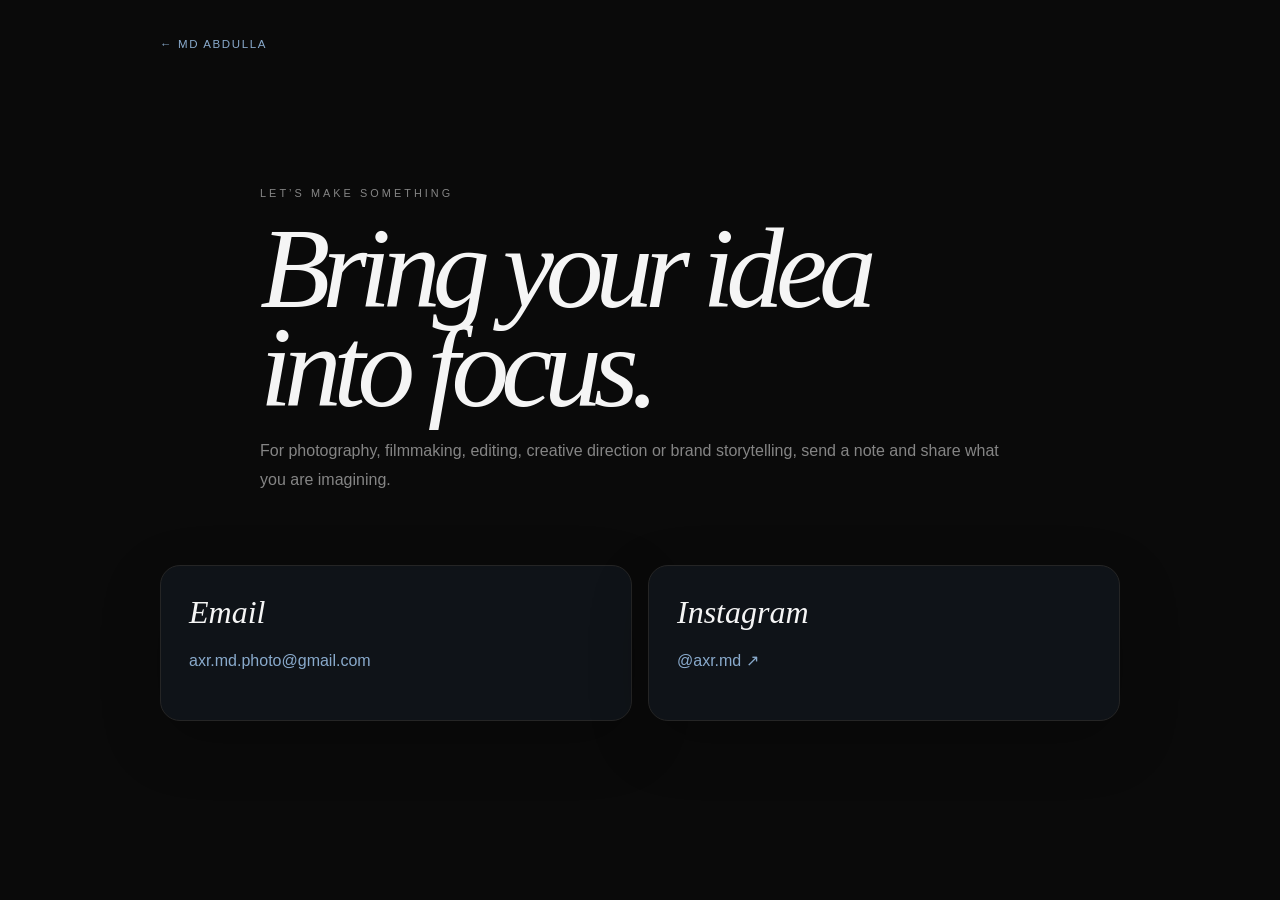
==== pages/contact.html @ f470bf04 "Organize portfolio into maintainable site structure" ====
<!doctype html>
<html lang="en">
  <head>
    <meta charset="UTF-8" />
    <meta name="viewport" content="width=device-width, initial-scale=1.0" />
    <title>Contact — MD Abdulla</title>
    <link rel="icon" href="../favicon/favicon.ico" type="image/x-icon" />
    <link rel="icon" href="../favicon/favicon.svg" type="image/svg+xml" />
    <link rel="stylesheet" href="../css/style.css" />
    <link rel="stylesheet" href="../css/responsive.css" />
  </head>
  <body class="page-document">
    <main class="page-shell">
      <a class="page-back" href="../index.html">← MD Abdulla</a>
      <section class="page-hero">
        <div class="eyebrow">Let’s make something</div>
        <h1>Bring your idea <span class="serif">into focus.</span></h1>
        <p>For photography, filmmaking, editing, creative direction or brand storytelling, send a note and share what you are imagining.</p>
      </section>
      <section class="page-grid" aria-label="Contact options">
        <article class="page-card">
          <h2>Email</h2>
          <p><a href="mailto:axr.md.photo@gmail.com">axr.md.photo@gmail.com</a></p>
        </article>
        <article class="page-card">
          <h2>Instagram</h2>
          <p><a href="https://instagram.com/axr.md" target="_blank" rel="noopener noreferrer">@axr.md ↗</a></p>
        </article>
      </section>
    </main>
  </body>
</html>
---- css/style.css ----
:root {
      --bg: #0a0a0a;
      --surface: #141414;
      --surface-2: #1c1c1c;
      --text: #f5f5f5;
      --muted: #858585;
      --stroke: #252525;
      --accent-1: #89aacc;
      --accent-2: #4e85bf;
      --green: #7cba89;
      --serif: "Instrument Serif", Georgia, serif;
      --sans: "Inter", Arial, sans-serif;
      --ease: cubic-bezier(.22, .8, .25, 1);
    }

    * {
      box-sizing: border-box;
    }

    html {
      scroll-behavior: smooth;
      background: var(--bg);
    }

    body {
      margin: 0;
      overflow-x: hidden;
      background: var(--bg);
      color: var(--text);
      font-family: var(--sans);
      font-weight: 400;
      opacity: 0;
      transition: opacity 1s var(--ease);
    }

    body.page-ready {
      opacity: 1;
    }

    body.modal-open {
      overflow: hidden;
    }

    a {
      color: inherit;
      text-decoration: none;
    }

    button {
      color: inherit;
      font: inherit;
      cursor: pointer;
    }

    img,
    video {
      display: block;
      max-width: 100%;
    }

    .container {
      width: min(1240px, calc(100% - 48px));
      margin-inline: auto;
    }

    .section {
      position: relative;
      padding: 140px 0;
    }

    .eyebrow {
      color: var(--muted);
      font-size: .68rem;
      letter-spacing: .28em;
      text-transform: uppercase;
    }

    .serif {
      font-family: var(--serif);
      font-style: italic;
      font-weight: 400;
    }

    .section-title {
      max-width: 850px;
      margin: 20px 0 28px;
      font-size: clamp(3.4rem, 8vw, 8rem);
      font-weight: 400;
      letter-spacing: -.06em;
      line-height: .9;
    }

    .section-copy {
      max-width: 520px;
      color: var(--muted);
      font-size: .95rem;
      line-height: 1.8;
    }

    .accent-gradient {
      background: linear-gradient(90deg, var(--accent-1), var(--accent-2));
    }

    .skip-link {
      position: fixed;
      z-index: 10000;
      top: 15px;
      left: 15px;
      padding: 12px 16px;
      border-radius: 999px;
      background: var(--text);
      color: #111;
      transform: translateY(-150%);
      transition: transform .3s ease;
    }

    .skip-link:focus {
      transform: translateY(0);
    }

    /* Cursor effect */

    .cursor-glow {
      position: fixed;
      z-index: 9998;
      width: 180px;
      height: 180px;
      border-radius: 50%;
      pointer-events: none;
      background: radial-gradient(
        circle,
        rgba(137, 170, 204, .14),
        transparent 68%
      );
      transform: translate(-50%, -50%);
      mix-blend-mode: screen;
      opacity: 0;
      transition: opacity .4s ease;
    }

    body.page-ready .cursor-glow {
      opacity: 1;
    }

    /* Loader */

    .loading-screen {
      position: fixed;
      inset: 0;
      z-index: 9999;
      display: flex;
      flex-direction: column;
      justify-content: space-between;
      padding: 34px;
      background: var(--bg);
      transition: opacity .8s var(--ease), visibility .8s;
    }

    .loading-screen.is-hidden {
      opacity: 0;
      visibility: hidden;
      pointer-events: none;
    }

    .loading-word {
      position: absolute;
      top: 50%;
      left: 50%;
      font-family: var(--serif);
      font-size: clamp(3rem, 8vw, 8rem);
      font-style: italic;
      transform: translate(-50%, -50%);
    }

    .loading-number {
      align-self: flex-end;
      font-family: var(--serif);
      font-size: clamp(4rem, 12vw, 10rem);
      line-height: .8;
    }

    .loading-bar {
      height: 3px;
      overflow: hidden;
      background: var(--stroke);
    }

    .loading-progress {
      width: 100%;
      height: 100%;
      transform: scaleX(0);
      transform-origin: left;
      box-shadow: 0 0 24px var(--accent-2);
    }

    /* Navigation */

    .nav {
      position: fixed;
      z-index: 100;
      top: 24px;
      left: 50%;
      display: flex;
      align-items: center;
      gap: 6px;
      width: max-content;
      max-width: calc(100% - 28px);
      padding: 8px;
      border: 1px solid rgba(255,255,255,.1);
      border-radius: 999px;
      background: rgba(18,18,18,.7);
      backdrop-filter: blur(22px);
      transform: translateX(-50%);
      transition: background .4s ease, box-shadow .4s ease;
    }

    .nav.scrolled {
      background: rgba(18,18,18,.92);
      box-shadow: 0 12px 40px rgba(0,0,0,.3);
    }

    .logo {
      display: grid;
      width: 36px;
      height: 36px;
      margin-right: 7px;
      place-items: center;
      border: 1px solid transparent;
      border-radius: 50%;
      background:
        linear-gradient(var(--surface), var(--surface)) padding-box,
        linear-gradient(135deg, var(--accent-1), var(--accent-2)) border-box;
      box-shadow: 0 0 0 1px rgba(78,133,191,.14), 0 0 24px rgba(78,133,191,.2);
      font-family: var(--serif);
      font-size: 1.1rem;
      font-style: italic;
      transition: transform .3s ease;
    }

    .logo:hover {
      transform: scale(1.1) rotate(8deg);
    }

    .nav-link,
    .nav-instagram {
      padding: 10px 13px;
      border-radius: 999px;
      color: var(--muted);
      font-size: .7rem;
      transition: color .3s ease, background .3s ease;
    }

    .nav-link:hover,
    .nav-link.active,
    .nav-instagram:hover {
      color: var(--text);
      background: rgba(255,255,255,.08);
    }

    .nav-instagram {
      margin-left: 4px;
      border: 1px solid var(--stroke);
      color: var(--text);
    }

    .menu-button {
      display: none;
      border: 0;
      background: transparent;
      font-size: 1.3rem;
    }

    /* Hero */

    .hero {
      position: relative;
      min-height: 100svh;
      display: grid;
      place-items: center;
      overflow: hidden;
      isolation: isolate;
    }

    .hero::before {
      position: absolute;
      z-index: 1;
      inset: 0;
      content: "";
      pointer-events: none;
      background:
        radial-gradient(
          circle at var(--mouse-x, 50%) var(--mouse-y, 50%),
          rgba(137,170,204,.15),
          transparent 28%
        );
    }

    .hero::after {
      position: absolute;
      z-index: 1;
      top: -18%;
      left: 50%;
      width: min(120vw, 1200px);
      aspect-ratio: 1.8;
      content: "";
      pointer-events: none;
      border: 1px solid rgba(137,170,204,.2);
      border-radius: 50%;
      box-shadow: 0 0 90px rgba(78,133,191,.14), inset 0 0 50px rgba(137,170,204,.07);
      transform: translateX(-50%) rotate(-10deg);
      animation: hero-orbit-breathe 12s ease-in-out infinite;
    }

    @keyframes hero-orbit-breathe {
      0%, 100% { opacity: .58; transform: translateX(-50%) rotate(-10deg) scale(.98); }
      50% { opacity: .9; transform: translateX(-50%) rotate(-7deg) scale(1.02); }
    }

    .hero-video,
    .hero-image,
    .hero-overlay {
      position: absolute;
      inset: 0;
      width: 100%;
      height: 100%;
    }

    .hero-image {
      z-index: 0;
      object-fit: cover;
      filter: brightness(.62) saturate(.86);
      transform: scale(1.04);
    }

    .hero-video {
      z-index: 1;
      object-fit: cover;
      filter: brightness(.65) saturate(.82);
      transform: scale(1.08);
      transition: transform 1.6s var(--ease);
      will-change: transform;
    }

    body.page-ready .hero-video {
      transform: scale(1);
    }

    .hero-overlay {
      background:
        radial-gradient(circle at 50% 18%, rgba(40,92,150,.2), transparent 46%),
        linear-gradient(
          180deg,
          rgba(0,0,0,.22),
          rgba(0,0,0,.35) 50%,
          var(--bg) 100%
        );
    }

    .hero-content {
      position: relative;
      z-index: 2;
      width: min(1000px, calc(100% - 48px));
      padding-top: 80px;
      perspective: 1000px;
      text-align: center;
    }

    .hero-title {
      margin: 22px 0;
      font-family: var(--serif);
      font-size: clamp(5rem, 15vw, 12rem);
      font-style: italic;
      font-weight: 400;
      letter-spacing: -.08em;
      line-height: .8;
      text-shadow: 0 0 42px rgba(78,133,191,.2);
    }

    .hero-title::after {
      display: block;
      width: 74px;
      height: 2px;
      margin: 26px auto 0;
      content: "";
      border-radius: 999px;
      background: linear-gradient(90deg, transparent, var(--accent-1), transparent);
      box-shadow: 0 0 18px rgba(78,133,191,.72);
    }

    .hero-tagline {
      margin: 0 auto 16px;
      font-family: var(--serif);
      font-size: clamp(1.8rem, 4vw, 3.4rem);
      font-style: italic;
      text-shadow: 0 0 30px rgba(137,170,204,.22);
    }

    .hero-description {
      max-width: 430px;
      margin: 0 auto 32px;
      color: #c0c0c0;
      line-height: 1.7;
    }

    .hero-animate {
      will-change: transform, opacity, filter;
    }

    .actions {
      display: flex;
      justify-content: center;
      gap: 12px;
      flex-wrap: wrap;
    }

    .button {
      position: relative;
      display: inline-flex;
      align-items: center;
      justify-content: center;
      min-height: 46px;
      overflow: hidden;
      isolation: isolate;
      padding: 0 22px;
      border: 1px solid var(--stroke);
      border-radius: 999px;
      font-size: .75rem;
      transition:
        transform .3s ease,
        background .3s ease,
        border-color .3s ease,
        box-shadow .3s ease;
    }

    .button::before {
      position: absolute;
      z-index: -1;
      inset: 0;
      content: "";
      background: linear-gradient(
        110deg,
        transparent 20%,
        rgba(255,255,255,.35) 50%,
        transparent 80%
      );
      transform: translateX(-130%);
      transition: transform .7s var(--ease);
    }

    .button:hover::before {
      transform: translateX(130%);
    }

    .button:hover {
      transform: translateY(-3px);
      border-color: var(--accent-1);
    }

    .button-primary {
      color: #111;
      background: var(--text);
    }

    .button-primary:hover {
      box-shadow: 0 0 35px rgba(137,170,204,.3);
    }

    .button-secondary {
      background: rgba(0,0,0,.2);
    }

    .scroll-indicator {
      position: absolute;
      z-index: 2;
      bottom: 34px;
      left: 50%;
      display: flex;
      align-items: center;
      gap: 14px;
      color: var(--muted);
      font-size: .62rem;
      letter-spacing: .22em;
      transform: translateX(-50%);
    }

    .scroll-line {
      position: relative;
      width: 1px;
      height: 55px;
      overflow: hidden;
      background: rgba(255,255,255,.25);
    }

    .scroll-line::after {
      position: absolute;
      inset: 0;
      content: "";
      background: var(--text);
      animation: scroll-down 1.5s ease-in-out infinite;
    }

    @keyframes scroll-down {
      from {
        transform: translateY(-100%);
      }

      to {
        transform: translateY(200%);
      }
    }

    /* Gallery */

    .gallery-header {
      display: flex;
      align-items: end;
      justify-content: space-between;
      gap: 30px;
      margin-bottom: 45px;
    }

    .filters {
      display: flex;
      flex-wrap: wrap;
      gap: 7px;
      margin-bottom: 38px;
    }

    .filter {
      padding: 9px 14px;
      border: 1px solid var(--stroke);
      border-radius: 999px;
      background: transparent;
      color: var(--muted);
      font-size: .7rem;
      transition: .3s ease;
    }

    .filter:hover,
    .filter.active {
      border-color: var(--text);
      color: var(--text);
      background: var(--surface);
      transform: translateY(-3px);
    }

    .gallery-grid {
      columns: 3 280px;
      column-gap: 18px;
    }

    .photo-card {
      position: relative;
      isolation: isolate;
      break-inside: avoid;
      margin-bottom: 18px;
      overflow: hidden;
      border: 1px solid var(--stroke);
      border-radius: 24px;
      background: var(--surface);
      cursor: pointer;
      transform-style: preserve-3d;
      transition:
        transform .5s var(--ease),
        border-color .4s ease,
        box-shadow .4s ease;
      will-change: transform;
    }

    .photo-card::after {
      position: absolute;
      z-index: 1;
      inset: 0;
      content: "";
      pointer-events: none;
      background:
        linear-gradient(
          115deg,
          transparent 25%,
          rgba(255,255,255,.18) 45%,
          transparent 65%
        );
      transform: translateX(-130%);
      transition: transform .8s var(--ease);
    }

    .photo-card:hover {
      border-color: rgba(137,170,204,.65);
      box-shadow: 0 20px 70px rgba(0,0,0,.4);
    }

    .photo-card:hover::after {
      transform: translateX(130%);
    }

    .photo-card img {
      width: 100%;
      height: auto;
      transition: transform .8s var(--ease), filter .8s ease;
      will-change: transform;
    }

    .photo-card:hover img {
      transform: scale(1.05);
      filter: brightness(.68);
    }

    .photo-info {
      position: absolute;
      z-index: 2;
      inset: auto 0 0;
      padding: 25px 20px 20px;
      background: linear-gradient(transparent, rgba(0,0,0,.9));
      opacity: 0;
      transform: translateY(10px);
      transition: .4s var(--ease);
    }

    .photo-card:hover .photo-info,
    .photo-card:focus-within .photo-info {
      opacity: 1;
      transform: translateY(0);
    }

    .photo-title {
      margin: 0 0 8px;
      font-family: var(--serif);
      font-size: 1.8rem;
      font-style: italic;
    }

    .photo-meta {
      color: #bbb;
      font-size: .65rem;
      letter-spacing: .1em;
      text-transform: uppercase;
    }

    /* Featured */

    .featured {
      min-height: 85svh;
      display: grid;
      align-items: end;
      overflow: hidden;
    }

    .featured-image {
      position: absolute;
      inset: 0;
      width: 100%;
      height: 115%;
      object-fit: cover;
      filter: brightness(.56);
      transform: scale(1.08);
      will-change: transform;
    }

    .featured-overlay {
      position: absolute;
      inset: 0;
      background: linear-gradient(180deg, rgba(0,0,0,.1), var(--bg));
    }

    .featured-content {
      position: relative;
      z-index: 1;
      padding-bottom: 70px;
    }

    .featured-title {
      max-width: 750px;
      margin: 20px 0;
      font-family: var(--serif);
      font-size: clamp(4rem, 9vw, 9rem);
      font-style: italic;
      font-weight: 400;
      letter-spacing: -.06em;
      line-height: .85;
      text-shadow: 0 15px 45px rgba(0,0,0,.4);
    }

    /* Journal */

    .journal-list {
      display: grid;
      gap: 12px;
      margin-top: 45px;
    }

    .journal-card {
      position: relative;
      display: grid;
      grid-template-columns: 180px 1fr auto;
      align-items: center;
      gap: 25px;
      padding: 12px;
      border: 1px solid var(--stroke);
      border-radius: 22px;
      background: var(--surface);
      transition:
        background .35s ease,
        transform .35s ease,
        border-color .35s ease;
      will-change: transform;
    }

    .journal-card::after {
      position: absolute;
      inset: 0;
      content: "";
      pointer-events: none;
      border-radius: inherit;
      box-shadow: inset 0 0 0 1px rgba(137,170,204,0);
      transition: box-shadow .4s ease;
    }

    .journal-card:hover {
      border-color: rgba(137,170,204,.35);
      background: var(--surface-2);
      transform: translateX(5px);
    }

    .journal-card:hover::after {
      box-shadow: inset 0 0 0 1px rgba(137,170,204,.35);
    }

    .journal-card img {
      width: 180px;
      height: 110px;
      border-radius: 15px;
      object-fit: cover;
    }

    .journal-title {
      margin: 0 0 8px;
      font-family: var(--serif);
      font-size: 2rem;
      font-style: italic;
      font-weight: 400;
    }

    .journal-details,
    .journal-story {
      color: var(--muted);
      font-size: .75rem;
    }

    .journal-story {
      max-width: 440px;
      margin-top: 12px;
      line-height: 1.6;
    }

    .arrow {
      font-size: 1.5rem;
      transition: transform .3s ease;
    }

    .journal-card:hover .arrow {
      transform: translateX(7px);
    }

    /* Explorations */

    .explorations {
      min-height: 300vh;
      position: relative;
      isolation: isolate;
      overflow: hidden;
      background:
        radial-gradient(circle at 50% 18%, rgba(40,92,150,.16), transparent 30rem),
        linear-gradient(180deg, #080a0d 0%, #0c1117 48%, #080a0d 100%);
    }

    .explorations::before,
    .explorations::after {
      position: absolute;
      z-index: 0;
      content: "";
      pointer-events: none;
    }

    .explorations::before {
      inset: 0;
      opacity: .68;
      background:
        radial-gradient(circle at 12% 8%, rgba(255,255,255,.8) 0 1px, transparent 1.8px),
        radial-gradient(circle at 74% 4%, rgba(137,170,204,.85) 0 1px, transparent 1.8px),
        radial-gradient(circle at 42% 16%, rgba(255,255,255,.58) 0 1.2px, transparent 2px),
        radial-gradient(circle at 88% 26%, rgba(137,170,204,.68) 0 1px, transparent 1.8px),
        radial-gradient(circle at 18% 38%, rgba(255,255,255,.48) 0 1px, transparent 1.8px),
        radial-gradient(circle at 63% 52%, rgba(137,170,204,.54) 0 1px, transparent 1.8px);
      background-size: 320px 320px, 410px 410px, 520px 520px, 680px 680px, 760px 760px, 940px 940px;
      animation: exploration-space-drift 28s linear infinite;
    }

    .explorations::after {
      top: -10%;
      left: 50%;
      width: min(128vw, 1500px);
      aspect-ratio: 1.72;
      border: 1px solid rgba(137,170,204,.2);
      border-radius: 50%;
      box-shadow: 0 0 90px rgba(78,133,191,.16), 0 0 220px rgba(26,76,130,.14);
      opacity: .88;
      transform: translateX(-50%) rotate(-9deg);
    }

    @keyframes exploration-space-drift {
      from { transform: translate3d(0, 0, 0) scale(1); }
      50% { transform: translate3d(-1.5%, 1%, 0) scale(1.025); }
      to { transform: translate3d(0, 2%, 0) scale(1); }
    }

    @keyframes exploration-phone-float {
      0%, 100% { transform: translate3d(0, 0, 0) scale(1.01); }
      50% { transform: translate3d(0, -7px, 0) scale(1.025); }
    }

    .exploration-sticky {
      position: sticky;
      top: 0;
      min-height: 100svh;
      display: grid;
      align-items: center;
      overflow: hidden;
      z-index: 1;
    }

    .exploration-heading {
      position: absolute;
      z-index: 2;
      top: 12%;
      left: 50%;
      width: min(680px, calc(100% - 48px));
      transform: translateX(-50%);
      text-align: center;
    }

    .exploration-heading h2 {
      margin: 17px 0;
      font-size: clamp(3rem, 7vw, 7rem);
      font-weight: 400;
      letter-spacing: -.06em;
      line-height: .86;
    }

    .exploration-grid {
      display: grid;
      grid-template-columns: repeat(3, 1fr);
      align-items: center;
      gap: 3vw;
      width: min(1100px, 90%);
      margin: 150px auto 0;
    }

    .exploration-column {
      display: grid;
      gap: 28px;
    }

    .exploration-column:nth-child(2) {
      margin-top: 160px;
    }

    .exploration-column:nth-child(3) {
      margin-top: -120px;
    }

    .exploration-image {
      width: 100%;
      border-radius: 20px;
      cursor: pointer;
      filter: brightness(.8);
      transition:
        filter .4s ease,
        transform .6s var(--ease);
      will-change: transform;
    }

    .exploration-image:hover {
      filter: brightness(1);
      transform: scale(1.035) rotate(1deg);
    }

    /* About */

    .about-layout {
      display: grid;
      grid-template-columns: 1fr 1fr;
      gap: 80px;
      align-items: end;
    }

    .about-title {
      margin: 20px 0;
      font-size: clamp(3.4rem, 7vw, 7rem);
      font-weight: 400;
      letter-spacing: -.06em;
      line-height: .88;
    }

    .about-title span {
      font-family: var(--serif);
      font-style: italic;
    }

    .about-copy {
      max-width: 500px;
      color: var(--muted);
      font-size: 1rem;
      line-height: 1.9;
    }

    .instagram-link {
      display: inline-block;
      margin-top: 28px;
      border-bottom: 1px solid var(--text);
      padding-bottom: 7px;
      font-size: .8rem;
      transition: color .3s ease, border-color .3s ease;
    }

    .instagram-link:hover {
      border-color: var(--accent-1);
      color: var(--accent-1);
    }

    /* Stats */

    .stats {
      display: grid;
      grid-template-columns: repeat(3, 1fr);
      border-top: 1px solid var(--stroke);
      border-bottom: 1px solid var(--stroke);
    }

    .stat {
      padding: 55px 25px;
      border-right: 1px solid var(--stroke);
      text-align: center;
    }

    .stat:last-child {
      border-right: 0;
    }

    .stat-number {
      display: block;
      margin-bottom: 12px;
      font-family: var(--serif);
      font-size: clamp(4rem, 8vw, 8rem);
      font-style: italic;
      line-height: .8;
      will-change: transform;
    }

    .stat-label {
      color: var(--muted);
      font-size: .7rem;
      letter-spacing: .14em;
      text-transform: uppercase;
    }

    /* CTA and footer */

    .cta {
      text-align: center;
    }

    .cta h2 {
      max-width: 900px;
      margin: 0 auto 30px;
      font-family: var(--serif);
      font-size: clamp(4rem, 10vw, 10rem);
      font-style: italic;
      font-weight: 400;
      letter-spacing: -.07em;
      line-height: .82;
      text-shadow: 0 20px 60px rgba(78,133,191,.16);
    }

    .cta p {
      max-width: 430px;
      margin: 0 auto 30px;
      color: var(--muted);
      line-height: 1.7;
    }

    .marquee {
      overflow: hidden;
      border-top: 1px solid var(--stroke);
      border-bottom: 1px solid var(--stroke);
      padding: 28px 0;
    }

    .marquee-track {
      display: flex;
      width: max-content;
      animation: marquee 40s linear infinite;
    }

    .marquee span {
      padding-right: 35px;
      font-family: var(--serif);
      font-size: clamp(3rem, 7vw, 7rem);
      font-style: italic;
      white-space: nowrap;
    }

    @keyframes marquee {
      to {
        transform: translateX(-50%);
      }
    }

    footer {
      display: grid;
      grid-template-columns: 1fr 1fr 1fr;
      align-items: center;
      gap: 20px;
      padding: 28px 0;
      color: var(--muted);
      font-size: .7rem;
    }

    footer > :nth-child(2) {
      text-align: center;
    }

    footer > :last-child {
      text-align: right;
    }

    .availability {
      grid-column: 1 / -1;
      color: var(--muted);
    }

    .dot {
      display: inline-block;
      width: 7px;
      height: 7px;
      margin-right: 8px;
      border-radius: 50%;
      background: var(--green);
      box-shadow: 0 0 0 0 rgba(124,186,137,.7);
      animation: pulse 2s infinite;
    }

    @keyframes pulse {
      70% {
        box-shadow: 0 0 0 8px rgba(124,186,137,0);
      }

      100% {
        box-shadow: 0 0 0 0 rgba(124,186,137,0);
      }
    }

    /* Lightbox */

    .lightbox {
      position: fixed;
      inset: 0;
      z-index: 500;
      display: grid;
      place-items: center;
      padding: 30px;
      background: rgba(0,0,0,.96);
      opacity: 0;
      visibility: hidden;
      transition: opacity .35s ease, visibility .35s ease;
    }

    .lightbox.open {
      opacity: 1;
      visibility: visible;
    }

    .lightbox-image {
      max-width: min(94vw, 1400px);
      max-height: 82vh;
      object-fit: contain;
      transform: scale(.96);
      transition: transform .4s var(--ease);
    }

    .lightbox.open .lightbox-image {
      transform: scale(1);
    }

    .lightbox-close,
    .lightbox-prev,
    .lightbox-next {
      position: absolute;
      z-index: 2;
      display: grid;
      width: 45px;
      height: 45px;
      place-items: center;
      border: 1px solid var(--stroke);
      border-radius: 50%;
      background: rgba(20,20,20,.8);
      font-size: 1.2rem;
      transition:
        background .3s ease,
        border-color .3s ease,
        transform .3s ease;
    }

    .lightbox-close:hover,
    .lightbox-prev:hover,
    .lightbox-next:hover {
      border-color: var(--accent-1);
      background: var(--surface-2);
    }

    .lightbox-close {
      top: 25px;
      right: 25px;
    }

    .lightbox-prev {
      top: 50%;
      left: 25px;
      transform: translateY(-50%);
    }

    .lightbox-next {
      top: 50%;
      right: 25px;
      transform: translateY(-50%);
    }

    .lightbox-prev:hover,
    .lightbox-next:hover {
      transform: translateY(-50%) scale(1.08);
    }

    .lightbox-caption {
      position: absolute;
      bottom: 25px;
      left: 50%;
      color: var(--muted);
      font-size: .7rem;
      letter-spacing: .15em;
      text-align: center;
      text-transform: uppercase;
      transform: translateX(-50%);
    }

    .lightbox.open .lightbox-caption {
      animation: caption-in .5s var(--ease) both;
    }

    @keyframes caption-in {
      from {
        opacity: 0;
        transform: translate(-50%, 15px);
      }

      to {
        opacity: 1;
        transform: translate(-50%, 0);
      }
    }

    /* Focus and reduced motion */

    button:focus-visible,
    a:focus-visible,
    [tabindex="0"]:focus-visible {
      outline: 2px solid var(--accent-1);
      outline-offset: 4px;
    }

    @media (prefers-reduced-motion: reduce) {
      html {
        scroll-behavior: auto;
      }

      body {
        opacity: 1;
      }

      *,
      *::before,
      *::after {
        animation-duration: .01ms !important;
        animation-iteration-count: 1 !important;
        scroll-behavior: auto !important;
        transition-duration: .01ms !important;
      }

      .hero-video,
      .featured-image,
      .photo-card,
      .exploration-image,
      .lightbox-image {
        transform: none !important;
      }

      .cursor-glow {
        display: none;
      }
    }

    /* Mobile */

    @media (max-width: 760px) {
      .container {
        width: min(100% - 30px, 600px);
      }

      .section {
        padding: 90px 0;
      }

      .nav {
        top: 14px;
      }

      .nav-link,
      .nav-instagram {
        display: none;
      }

      .menu-button {
        display: block;
      }

      .nav.mobile-open {
        flex-wrap: wrap;
        justify-content: center;
        border-radius: 22px;
      }

      .nav.mobile-open .nav-link,
      .nav.mobile-open .nav-instagram {
        display: block;
      }

      .gallery-header,
      .about-layout {
        display: block;
      }

      .gallery-header .section-copy {
        margin-top: 25px;
      }

      .gallery-grid {
        columns: 1;
      }

      .journal-card {
        grid-template-columns: 95px 1fr auto;
        gap: 13px;
      }

      .journal-card img {
        width: 95px;
        height: 95px;
      }

      .journal-title {
        font-size: 1.4rem;
      }

      .journal-story {
        display: none;
      }

      .journal-details {
        line-height: 1.5;
      }

      .exploration-grid {
        width: 130%;
        margin-left: -15%;
        gap: 14px;
      }

      .exploration-column {
        gap: 14px;
      }

      .stats {
        grid-template-columns: 1fr;
      }

      .stat {
        border-right: 0;
        border-bottom: 1px solid var(--stroke);
      }

      .stat:last-child {
        border-bottom: 0;
      }

      footer {
        grid-template-columns: 1fr;
        text-align: center;
      }

      footer > :nth-child(2),
      footer > :last-child {
        text-align: center;
      }

      .availability {
        grid-column: auto;
      }

      .lightbox-prev {
        left: 12px;
      }

      .lightbox-next {
        right: 12px;
      }
    }
    /* Mobile safety: keep the exhibition flowing instead of leaving a tall
       sticky stage active when desktop scroll animation is unavailable. */
    @media (max-width: 760px) {
      .nav {
        padding: 9px 12px;
        gap: 10px;
        backdrop-filter: none;
      }

      .logo {
        width: 62px;
        height: 62px;
        margin-right: 2px;
        border-color: rgba(137,170,204,.55);
        box-shadow: 0 0 0 1px rgba(78,133,191,.2), 0 0 28px rgba(78,133,191,.24);
        font-size: 1.45rem;
      }

      .menu-button {
        display: grid;
        width: 42px;
        height: 42px;
        place-items: center;
        padding: 0;
      }

      .hero::after {
        top: -3%;
        width: 145vw;
        opacity: .7;
        animation: none;
      }

      .hero-video,
      .hero-image {
        will-change: auto;
      }

      .explorations {
        height: auto;
        min-height: 0;
        padding: 100px 0;
      }

      .explorations::before {
        animation: none;
      }

      .exploration-sticky {
        position: relative;
        top: auto;
        height: auto;
        min-height: 0;
        display: block;
        overflow: visible;
      }

      .exploration-heading {
        position: relative;
        top: auto;
        left: auto;
        width: min(100% - 30px, 600px);
        margin: 0 auto;
        padding-top: 30px;
        transform: none;
      }

      .exploration-grid {
        display: grid;
        grid-template-columns: repeat(2, minmax(0, 1fr));
        width: min(100% - 30px, 600px);
        margin: 58px auto 0;
        gap: 14px;
      }

      .exploration-column {
        display: contents;
        margin: 0;
      }

      .exploration-image.phone-reveal-ready {
        opacity: 0;
        scale: .92;
        translate: 0 28px;
        transition:
          opacity .65s var(--ease) var(--phone-delay, 0ms),
          scale .8s var(--ease) var(--phone-delay, 0ms),
          translate .8s var(--ease) var(--phone-delay, 0ms),
          filter .4s ease;
        filter: saturate(.72) brightness(.72);
      }

      .exploration-image.phone-reveal-visible {
        opacity: 1;
        scale: 1;
        translate: 0 0;
        filter: saturate(1) brightness(.88);
        animation: exploration-phone-float 7s ease-in-out infinite;
        animation-delay: var(--phone-delay, 0ms);
        transform-origin: center;
      }

      .exploration-image.phone-reveal-visible:active {
        scale: .98;
      }
    }
---- css/responsive.css ----
/* Responsive additions kept separate from the main visual system. */

.page-document {
  opacity: 1;
}

.page-shell {
  width: min(960px, calc(100% - 30px));
  min-height: 100svh;
  margin: 0 auto;
  padding: 34px 0 80px;
}

.page-back {
  display: inline-flex;
  align-items: center;
  gap: 8px;
  color: var(--accent-1);
  font-size: .72rem;
  letter-spacing: .14em;
  text-transform: uppercase;
}

.page-hero {
  max-width: 760px;
  margin: 15vh auto 70px;
}

.page-hero h1 {
  margin: 20px 0;
  font-family: var(--serif);
  font-size: clamp(3.4rem, 9vw, 8rem);
  font-style: italic;
  font-weight: 400;
  letter-spacing: -.07em;
  line-height: .86;
}

.page-hero p,
.page-card p {
  color: var(--muted);
  line-height: 1.8;
}

.page-grid {
  display: grid;
  grid-template-columns: repeat(2, minmax(0, 1fr));
  gap: 16px;
}

.page-card {
  padding: 28px;
  border: 1px solid var(--stroke);
  border-radius: 20px;
  background: rgba(18, 24, 31, .68);
  box-shadow: 0 20px 60px rgba(0,0,0,.22);
}

.page-card h2 {
  margin: 0 0 12px;
  font-family: var(--serif);
  font-size: 2rem;
  font-style: italic;
  font-weight: 400;
}

.page-card a,
.page-action {
  color: var(--accent-1);
}

@media (max-width: 760px) {
  .page-shell { padding-top: 22px; }
  .page-hero { margin-top: 12vh; margin-bottom: 48px; }
  .page-grid { grid-template-columns: 1fr; }
  .page-card { padding: 22px; }
}
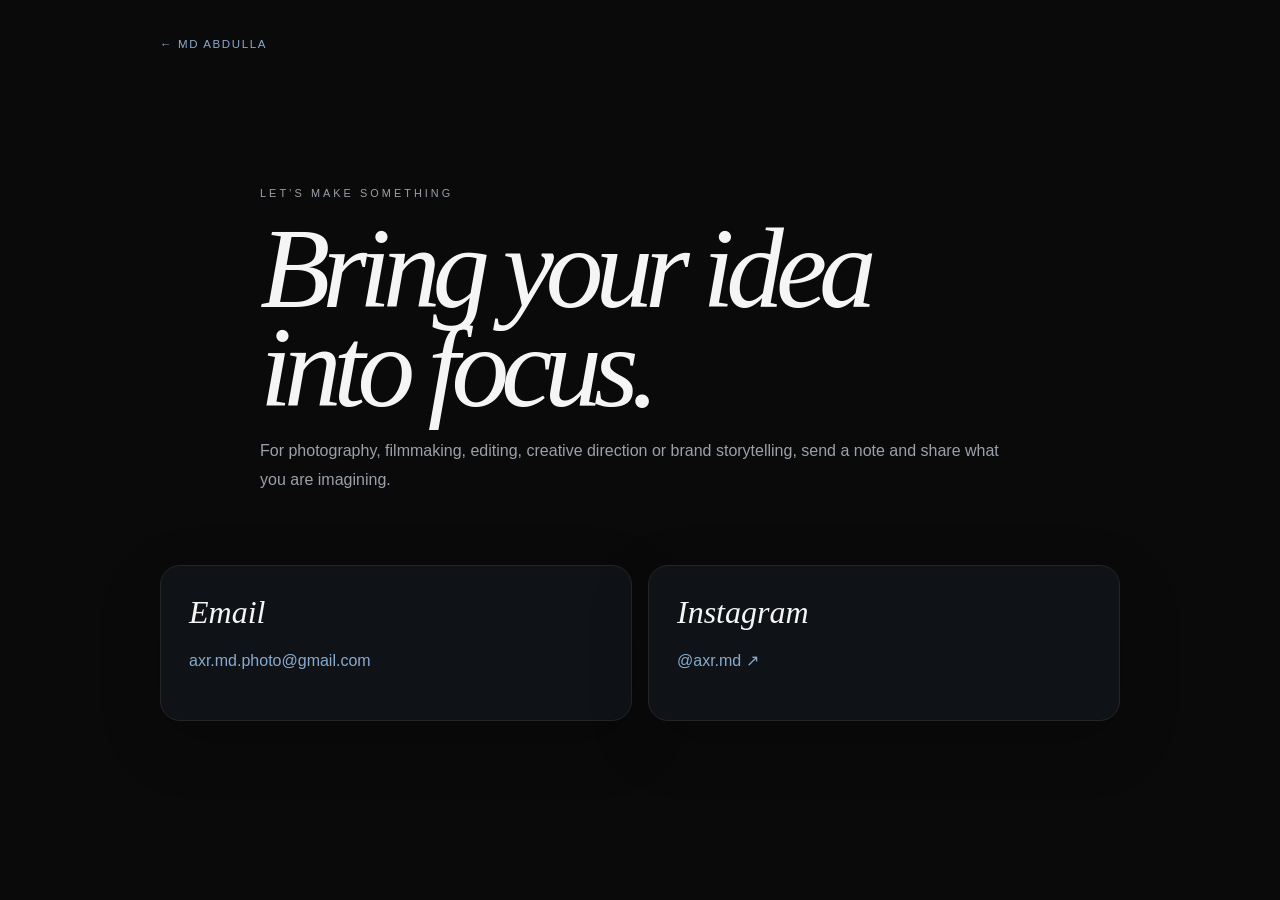
==== commit 94a97950: "Add certificate previews and mobile viewport fix" ====
--- a/pages/contact.html
+++ b/pages/contact.html
@@ -24,7 +24,7 @@
         </article>
         <article class="page-card">
           <h2>Instagram</h2>
-          <p><a href="https://instagram.com/axr.md" target="_blank" rel="noopener noreferrer">@axr.md ↗</a></p>
+          <p><a href="https://www.instagram.com/axr.md/" target="_blank" rel="noopener noreferrer">@axr.md ↗</a></p>
         </article>
       </section>
     </main>
--- a/css/style.css
+++ b/css/style.css
@@ -3,7 +3,7 @@
       --surface: #141414;
       --surface-2: #1c1c1c;
       --text: #f5f5f5;
-      --muted: #858585;
+      --muted: #9aa1aa;
       --stroke: #252525;
       --accent-1: #89aacc;
       --accent-2: #4e85bf;
@@ -20,17 +20,30 @@
     html {
       scroll-behavior: smooth;
       background: var(--bg);
+      width: var(--visual-viewport-width, 100vw);
+      max-width: none;
+      min-width: 0;
+      overflow-x: clip;
     }
 
     body {
       margin: 0;
-      overflow-x: hidden;
+      overflow-x: visible;
       background: var(--bg);
       color: var(--text);
       font-family: var(--sans);
       font-weight: 400;
+      width: var(--visual-viewport-width, 100vw);
+      max-width: none;
+      min-width: 0;
       opacity: 0;
       transition: opacity 1s var(--ease);
+    }
+
+    main {
+      width: var(--visual-viewport-width, 100vw);
+      max-width: none;
+      min-width: 0;
     }
 
     body.page-ready {
@@ -274,7 +287,10 @@
 
     .hero {
       position: relative;
-      min-height: 100svh;
+      width: var(--visual-viewport-width, 100vw);
+      min-width: var(--visual-viewport-width, 100vw);
+      max-width: none;
+      min-height: var(--visual-viewport-height, 100svh);
       display: grid;
       place-items: center;
       overflow: hidden;
@@ -322,6 +338,8 @@
       position: absolute;
       inset: 0;
       width: 100%;
+      max-width: none;
+      min-width: 100%;
       height: 100%;
     }
 
@@ -887,10 +905,24 @@
     /* About */
 
     .about-layout {
+      position: relative;
       display: grid;
       grid-template-columns: 1fr 1fr;
       gap: 80px;
       align-items: end;
+    }
+
+    .about-layout::before {
+      position: absolute;
+      top: -90px;
+      right: -120px;
+      width: 360px;
+      height: 360px;
+      content: "";
+      border: 1px solid rgba(137,170,204,.14);
+      border-radius: 50%;
+      box-shadow: 0 0 90px rgba(78,133,191,.1);
+      pointer-events: none;
     }
 
     .about-title {
@@ -908,13 +940,23 @@
 
     .about-copy {
       max-width: 500px;
-      color: var(--muted);
+      color: rgba(245,245,245,.9);
       font-size: 1rem;
+      font-weight: 600;
       line-height: 1.9;
     }
 
+    .profile-titles {
+      margin: 0 0 26px;
+      color: var(--text);
+      font-family: var(--serif);
+      font-size: clamp(1.45rem, 2.8vw, 2.25rem);
+      font-style: italic;
+      line-height: 1.25;
+    }
+
     .instagram-link {
-      display: inline-block;
+      display: block;
       margin-top: 28px;
       border-bottom: 1px solid var(--text);
       padding-bottom: 7px;
@@ -925,6 +967,205 @@
     .instagram-link:hover {
       border-color: var(--accent-1);
       color: var(--accent-1);
+    }
+
+    .profile-photo {
+      width: min(100%, 360px);
+      margin-top: 34px;
+      border: 1px solid rgba(137,170,204,.24);
+      border-radius: 22px;
+      box-shadow: 0 24px 70px rgba(0,0,0,.3), 0 0 35px rgba(78,133,191,.1);
+    }
+
+    /* Skills and certifications */
+
+    .skills-grid,
+    .certificates-grid {
+      display: grid;
+      grid-template-columns: repeat(3, minmax(0, 1fr));
+      gap: 16px;
+      margin-top: 42px;
+    }
+
+    .skill-card,
+    .certificate-card {
+      position: relative;
+      overflow: hidden;
+      padding: 28px;
+      border: 1px solid var(--stroke);
+      border-radius: 20px;
+      background: linear-gradient(145deg, rgba(22,30,39,.76), rgba(10,12,15,.7));
+      box-shadow: 0 20px 60px rgba(0,0,0,.2);
+      transition: translate .35s var(--ease), border-color .35s ease, box-shadow .35s ease;
+    }
+
+    .skill-card::before,
+    .certificate-card::before {
+      position: absolute;
+      top: -70px;
+      right: -50px;
+      width: 170px;
+      height: 170px;
+      content: "";
+      border: 1px solid rgba(137,170,204,.13);
+      border-radius: 50%;
+      box-shadow: 0 0 45px rgba(78,133,191,.1);
+      pointer-events: none;
+    }
+
+    .skill-card:hover,
+    .certificate-card:hover {
+      translate: 0 -6px;
+      border-color: rgba(137,170,204,.58);
+      box-shadow: 0 26px 70px rgba(0,0,0,.32), 0 0 28px rgba(78,133,191,.12);
+    }
+
+    .skill-index,
+    .certificate-number {
+      color: var(--accent-1);
+      font-size: .62rem;
+      letter-spacing: .18em;
+    }
+
+    .skill-card h3,
+    .certificate-card h3 {
+      margin: 30px 0 12px;
+      font-family: var(--serif);
+      font-size: 2rem;
+      font-style: italic;
+      font-weight: 400;
+    }
+
+    .skill-card p,
+    .certificate-card p {
+      position: relative;
+      z-index: 1;
+      color: var(--muted);
+      line-height: 1.7;
+    }
+
+    .certificates-grid {
+      grid-template-columns: repeat(2, minmax(0, 1fr));
+    }
+
+    .certificate-preview {
+      position: relative;
+      z-index: 1;
+      display: block;
+      overflow: hidden;
+      margin-top: 22px;
+      border: 1px solid rgba(255,255,255,.16);
+      border-radius: 14px;
+      background: #f8f8fb;
+      aspect-ratio: 1.405;
+    }
+
+    .certificate-preview img {
+      width: 100%;
+      height: 100%;
+      max-width: none;
+      object-fit: contain;
+      transition: transform .5s var(--ease);
+    }
+
+    .certificate-preview:hover img {
+      transform: scale(1.035);
+    }
+
+    .certificate-action {
+      position: relative;
+      z-index: 1;
+      display: inline-block;
+      margin-top: 20px;
+      padding: 0;
+      border-bottom: 1px solid rgba(137,170,204,.4);
+      color: var(--accent-1);
+      font-size: .72rem;
+      letter-spacing: .08em;
+      text-transform: uppercase;
+      transition: color .25s ease, border-color .25s ease;
+    }
+
+    .certificate-action:hover {
+      border-color: var(--text);
+      color: var(--text);
+    }
+
+    /* Roles */
+
+    .role-grid {
+      display: grid;
+      grid-template-columns: repeat(2, minmax(0, 1fr));
+      gap: 18px;
+      margin-top: 42px;
+    }
+
+    .role-card {
+      position: relative;
+      overflow: hidden;
+      padding: 34px;
+      border: 1px solid rgba(255,255,255,.12);
+      border-radius: 28px;
+      background: #151515;
+      box-shadow: 0 22px 70px rgba(0,0,0,.24);
+      transition: translate .35s var(--ease), border-color .35s ease, box-shadow .35s ease;
+    }
+
+    .role-card::after {
+      position: absolute;
+      right: -70px;
+      bottom: -90px;
+      width: 220px;
+      height: 220px;
+      content: "";
+      border: 1px solid rgba(137,170,204,.13);
+      border-radius: 50%;
+      box-shadow: 0 0 60px rgba(78,133,191,.1);
+      pointer-events: none;
+    }
+
+    .role-card:hover {
+      translate: 0 -7px;
+      border-color: rgba(137,170,204,.48);
+      box-shadow: 0 30px 85px rgba(0,0,0,.38), 0 0 30px rgba(78,133,191,.12);
+    }
+
+    .role-title {
+      position: relative;
+      z-index: 1;
+      margin: 0;
+      color: var(--accent-1);
+      font-size: .9rem;
+      font-weight: 600;
+    }
+
+    .role-card h3 {
+      position: relative;
+      z-index: 1;
+      margin: 28px 0 24px;
+      color: var(--text);
+      font-family: var(--serif);
+      font-size: clamp(2rem, 4vw, 3.5rem);
+      font-style: italic;
+      font-weight: 400;
+      line-height: .95;
+    }
+
+    .role-card > p:not(.role-title) {
+      position: relative;
+      z-index: 1;
+      max-width: 520px;
+      min-height: 76px;
+      color: var(--muted);
+      font-size: .95rem;
+      line-height: 1.7;
+    }
+
+    .role-card .instagram-link {
+      position: relative;
+      z-index: 1;
+      margin-top: 22px;
+      color: var(--text);
     }
 
     /* Stats */
@@ -1036,6 +1277,31 @@
     .availability {
       grid-column: 1 / -1;
       color: var(--muted);
+    }
+
+    footer strong,
+    footer span,
+    .footer-contact a {
+      display: block;
+    }
+
+    footer strong {
+      color: var(--text);
+      letter-spacing: .1em;
+    }
+
+    footer > :first-child span,
+    .footer-contact span,
+    .footer-contact a {
+      margin-top: 6px;
+    }
+
+    .footer-contact {
+      text-align: right;
+    }
+
+    .footer-contact a:hover {
+      color: var(--accent-1);
     }
 
     .dot {
@@ -1247,6 +1513,57 @@
         display: block;
       }
 
+      .profile-photo {
+        width: 100%;
+        max-width: none;
+        margin: 28px 0 0;
+        border-radius: 26px;
+      }
+
+      .about-layout > div:last-child {
+        margin-top: 34px;
+        padding: 0;
+        border: 0;
+        border-radius: 0;
+        background: transparent;
+        box-shadow: none;
+      }
+
+      .about-title {
+        max-width: 100%;
+        font-size: clamp(3.25rem, 13vw, 5.6rem);
+      }
+
+      .about-copy {
+        font-size: .98rem;
+        line-height: 1.8;
+      }
+
+      .skills-grid,
+      .certificates-grid,
+      .role-grid {
+        grid-template-columns: 1fr;
+        margin-top: 30px;
+      }
+
+      .skill-card,
+      .certificate-card,
+      .role-card {
+        padding: 22px;
+      }
+
+      .profile-titles {
+        font-size: 1.6rem;
+      }
+
+      .role-card h3 {
+        font-size: clamp(2.5rem, 11vw, 3.6rem);
+      }
+
+      .role-card > p:not(.role-title) {
+        min-height: 0;
+      }
+
       .gallery-header .section-copy {
         margin-top: 25px;
       }
@@ -1306,7 +1623,8 @@
       }
 
       footer > :nth-child(2),
-      footer > :last-child {
+      footer > :last-child,
+      .footer-contact {
         text-align: center;
       }
 
